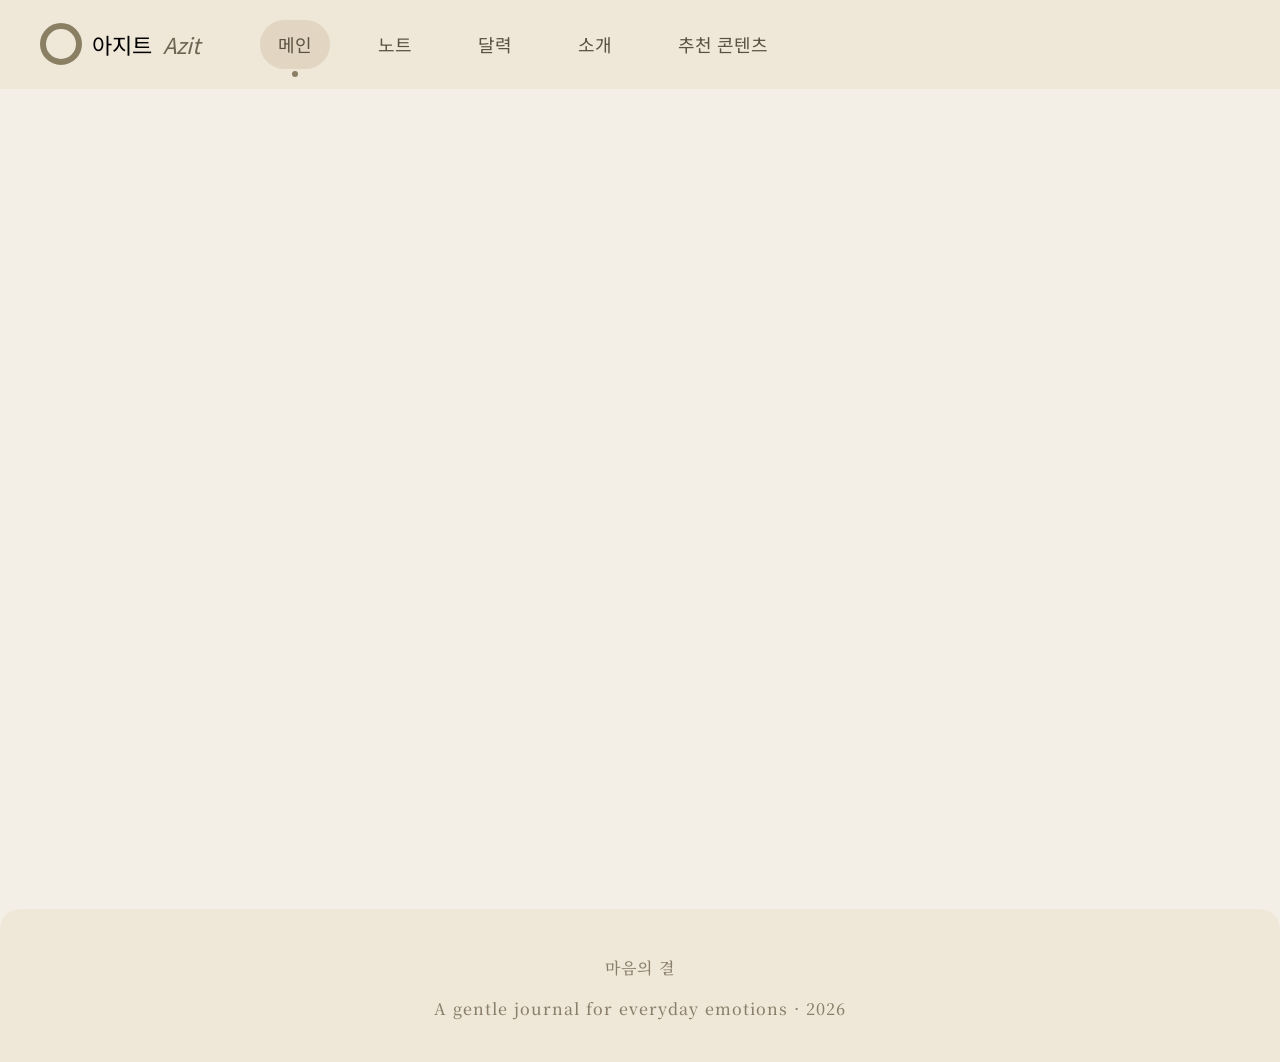
==== index.html @ a4dbf804 "Add files via upload" ====
<!DOCTYPE html>
<html lang="ko">
<head>
  <meta charset="UTF-8">
  <meta name="viewport" content="width=device-width, initial-scale=1.0">
  <title>아지트: 마음의 결</title>
  <!-- 폰트 -->
  <link href="https://fonts.googleapis.com/css2?family=Noto+Sans+KR&family=Noto+Serif+KR&display=swap" rel="stylesheet">
  <link rel="stylesheet" href="style.css">
</head>
<body>

  <!-- 헤더 -->
  <header class="header">
    <div class="logo">
      <div class="circle"></div>
      <span>아지트 <em>Azit</em></span>
    </div>
    <nav class="nav">
      <ul>
        <li class="active"><span>메인</span></li>
        <li><span>노트</span></li>
        <li><span>달력</span></li>
        <li><span>소개</span></li>
        <li><span>추천 콘텐츠</span></li>
      </ul>
    </nav>
  </header>

  <!-- 메인 -->
  <main class="main">
  </main>

  
  <!-- 푸터 -->
  <footer class="footer">
    <div class="footer-content">
      <p>마음의 결</p>
      <p>A gentle journal for everyday emotions · 2026</p>
    </div>
  </footer>

</body>
</html>
---- style.css ----
/* 기본 설정 */
body {
  margin: 0;
  font-family: 'Noto Sans KR', sans-serif;
  background-color: #f4efe6;
  line-height: 1.6;
}

/* =========================
   ✅ 헤더
========================= */
.header {
  display: flex;
  align-items: center;
  padding: 20px 40px;
  background-color: #efe7d8;
}

/* 로고 */
.logo {
  display: flex;
  align-items: center;
  font-size: 22px;
  margin-right: 60px;
}

.logo .circle {
  width: 30px;
  height: 30px;
  border: 6px solid #8a7f63;
  border-radius: 50%;
  margin-right: 10px;
}

.logo em {
  font-style: italic;
  margin-left: 5px;
  color: #6e6652;
}

/* 메뉴 */
.nav ul {
  display: flex;
  list-style: none;
  padding: 0;
  margin: 0;
}

.nav li {
  margin-right: 30px;
}

/* ✅ 텍스트를 span으로 감싸기 */
.nav li span {
  display: inline-block;
  padding: 10px 18px;
  border-radius: 25px;
  font-size: 18px;
  color: #5a5243;
  cursor: pointer;
  position: relative;
  transition: background-color 0.2s ease;
}

/* ✅ hover */
.nav li span:hover {
  background-color: #e2d6c2;
}

/* ✅ active */
.nav li.active span {
  background-color: #e2d6c2;
}

/* ✅ 아래 점 */
.nav li.active span::after {
  content: "";
  width: 6px;
  height: 6px;
  background-color: #8a7f63;
  border-radius: 50%;
  position: absolute;
  bottom: -8px;
  left: 50%;
  transform: translateX(-50%);
}

/* =========================
   메인 페이지 - index.html
========================= */
.main {
  min-height: 700px;
  padding: 60px 80px;
}

/* =========================
   노트 페이지 - journal.html
========================= */


/* =========================
   달력 페이지 - calendar.html
========================= */


/* =========================
   소개 페이지 - introduce.html
========================= */


/* =========================
   추천 콘텐츠 - recommend.html
========================= */


/* =========================
   ✅ 푸터
========================= */
.footer {
  background-color: #efe7d8;
  padding: 30px 20px;
  text-align: center;
  border-top-left-radius: 20px;
  border-top-right-radius: 20px;

  font-family: 'Noto Serif KR', serif;
}

/* 푸터 텍스트 */
.footer-content p {
  font-size: 16px;
  font-weight: 500;
  color: #5f5747;
  margin-bottom: 10px;
  letter-spacing: 2px;
}

.footer-content p {
  font-size: 16px;
  color: #8a7f6a;
  letter-spacing: 1px;
}
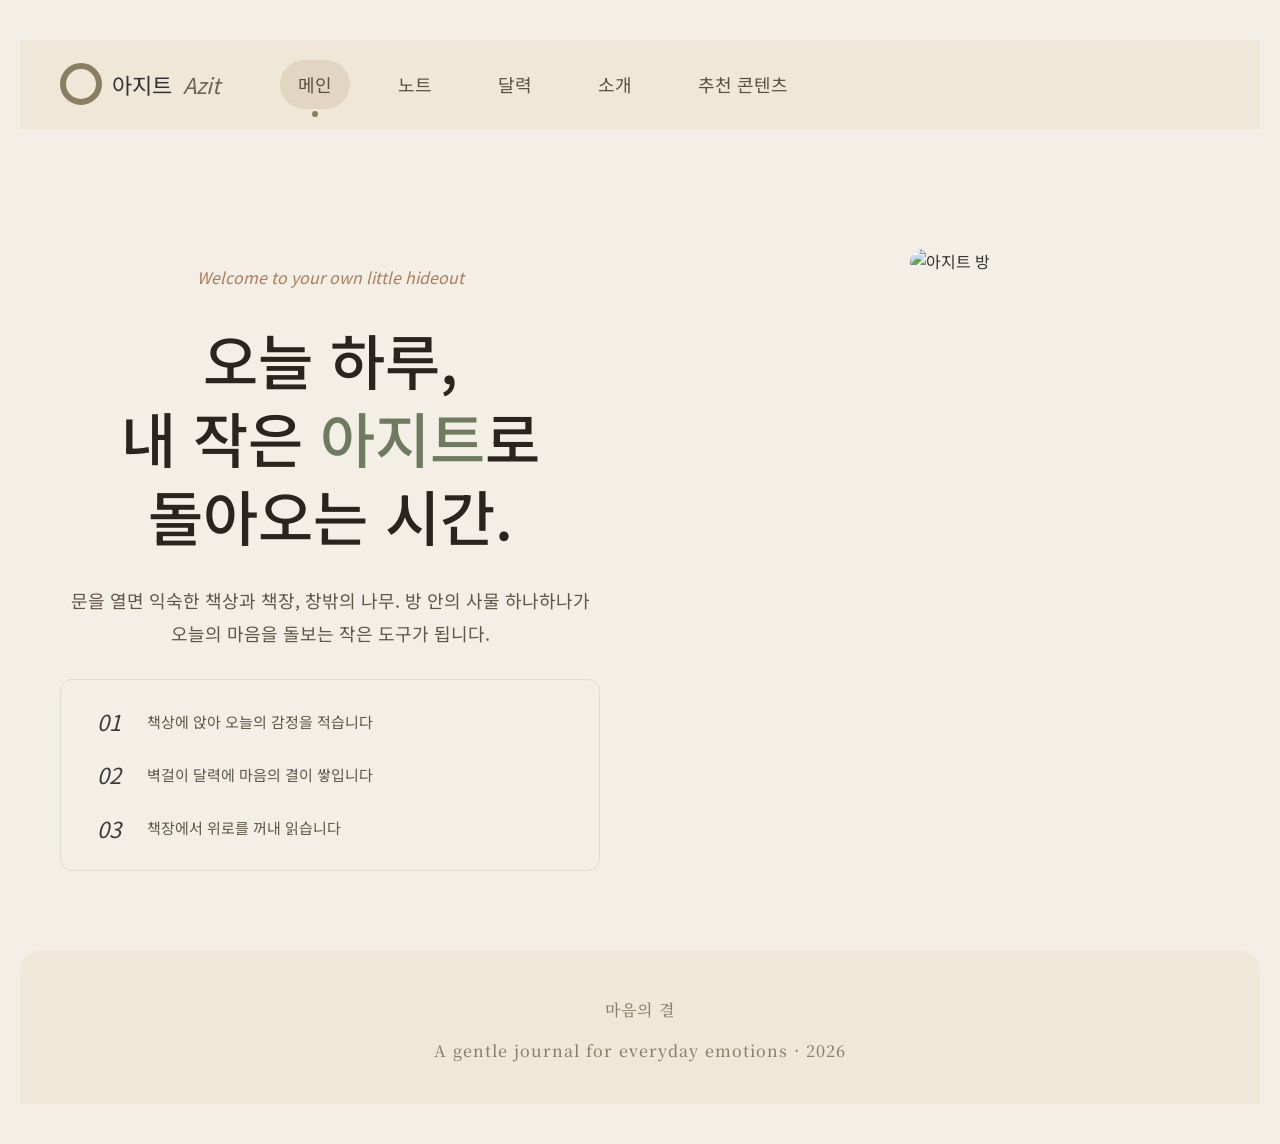
==== commit 2bbb46d9: "메인페이지 CSS 추가" ====
--- a/index.html
+++ b/index.html
@@ -29,6 +29,46 @@
 
   <!-- 메인 -->
   <main class="main">
+      <section class="intro">
+    <div class="intro-text">
+      <p class="welcome">Welcome to your own little hideout</p>
+      <h1>
+        오늘 하루,<br>
+        내 작은 <em>아지트</em>로<br>
+        돌아오는 시간.
+      </h1>
+      <p class="description">
+        문을 열면 익숙한 책상과 책장, 창밖의 나무.
+        방 안의 사물 하나하나가 오늘의 마음을 돌보는
+        작은 도구가 됩니다.
+      </p>
+
+      <!-- 파란 박스 -->
+      <div class="steps-box">
+        <div class="step-item">
+          <span class="step-num">01</span>
+          <p>책상에 앉아 오늘의 감정을 적습니다</p>
+        </div>
+        <div class="step-item">
+          <span class="step-num">02</span>
+          <p>벽걸이 달력에 마음의 결이 쌓입니다</p>
+        </div>
+        <div class="step-item">
+          <span class="step-num">03</span>
+          <p>책장에서 위로를 꺼내 읽습니다</p>
+        </div>
+      </div>
+    </div>
+
+    <div class="room-image">
+      <img src="room.jpg" usemap="#roommap" alt="아지트 방">
+      <map name="roommap">
+        <area shape="rect" coords="0,0,220,850" href="recommend.html" alt="추천 콘텐츠">
+        <area shape="rect" coords="235,45,330,230" href="calendar.html" alt="달력">
+        <area shape="rect" coords="390,840,650,1030" href="journal.html" alt="노트">
+      </map>
+    </div>
+  </section>
   </main>
 
   
--- a/style.css
+++ b/style.css
@@ -1,13 +1,13 @@
 /* 기본 설정 */
 body {
   margin: 0;
-  font-family: 'Noto Sans KR', sans-serif;
+  font-family: "Noto Sans KR", sans-serif;
   background-color: #f4efe6;
   line-height: 1.6;
 }
 
 /* =========================
-   ✅ 헤더
+   헤더
 ========================= */
 .header {
   display: flex;
@@ -50,7 +50,7 @@
   margin-right: 30px;
 }
 
-/* ✅ 텍스트를 span으로 감싸기 */
+/* 텍스트를 span으로 감싸기 */
 .nav li span {
   display: inline-block;
   padding: 10px 18px;
@@ -62,17 +62,17 @@
   transition: background-color 0.2s ease;
 }
 
-/* ✅ hover */
+/* hover */
 .nav li span:hover {
   background-color: #e2d6c2;
 }
 
-/* ✅ active */
+/* active */
 .nav li.active span {
   background-color: #e2d6c2;
 }
 
-/* ✅ 아래 점 */
+/* 아래 점 */
 .nav li.active span::after {
   content: "";
   width: 6px;
@@ -89,32 +89,921 @@
    메인 페이지 - index.html
 ========================= */
 .main {
-  min-height: 700px;
-  padding: 60px 80px;
+  max-width: 1200px;
+  margin: 0 auto;
+  padding: 80px 40px;
+}
+ 
+/* 좌우 레이아웃 */
+.intro {
+  display: flex;
+  gap: 80px;
+  align-items: flex-start;
+}
+ 
+/* 왼쪽 */
+.intro-text {
+  flex: 1;
+}
+ 
+.welcome {
+  color: #b07a56;
+  font-style: italic;
+  margin-bottom: 30px;
+}
+ 
+.intro-text h1 {
+  font-size: 60px;
+  line-height: 1.3;
+  margin-bottom: 30px;
+}
+ 
+.intro-text em {
+  color: #6e7b5f;
+  font-style: normal;
+}
+ 
+.description {
+  font-size: 18px;
+  line-height: 1.8;
+  color: #5f5747;
+  margin-bottom: 0;
+}
+ 
+/* 단계 */
+.steps-box {
+  border: 1.5px solid #dcdfd2;
+  border-radius: 12px;
+  padding: 24px 30px;
+  margin-top: 30px;
+  display: flex;
+  flex-direction: column;
+  gap: 18px;
+}
+ 
+.step-item {
+  display: flex;
+  align-items: center;
+  gap: 20px;
+}
+ 
+.step-num {
+  font-size: 22px;
+  font-style: italic;
+  color: #3a3a3a;
+  min-width: 36px;
+}
+ 
+.step-item p {
+  margin: 0;
+  font-size: 15px;
+  color: #5f5747;
+  line-height: 1.6;
+}
+ 
+/* 오른쪽 */
+.room-image {
+  flex: 1;
+}
+ 
+.room-image img {
+  width: 100%;
+  border-radius: 25px;
 }
 
 /* =========================
    노트 페이지 - journal.html
 ========================= */
-
+.container {
+  width: 860px;
+  margin: 0 auto;
+  padding: 50px 0 80px;
+  text-align: center;
+  color: #322b21;
+}
+
+.step-bar {
+  font-size: 0.85em;
+  color: #b3a48a;
+  margin-bottom: 50px;
+}
+
+.step-bar .active {
+  color: #322b21;
+  font-weight: bold;
+}
+
+h1 {
+  font-size: 1.9em;
+  font-weight: 500;
+  line-height: 1.65;
+  margin-bottom: 14px;
+}
+
+.subtitle {
+  font-size: 0.95em;
+  color: #8a7e6a;
+  margin-bottom: 50px;
+}
+
+.emo-table {
+  margin: 0 auto;
+  border-collapse: separate;
+}
+
+.emo-table td {
+  width: 180px;
+  padding: 6px;
+}
+
+.emo-link {
+  display: block;
+  background-color: #faf4e6;
+  border: 1px solid #d4c8ad;
+  padding: 30px 15px 22px;
+  text-decoration: none;
+  color: #322b21;
+}
+
+.emo-link:hover {
+  background-color: #ebe1cd;
+}
+
+.emo-dot {
+  width: 65px;
+  height: 65px;
+  border-radius: 50%;
+  margin: 0 auto 16px;
+}
+
+.emo-name {
+  font-size: 1em;
+  font-weight: 500;
+}
+
+.write-card {
+  width: 640px;
+  margin: 0 auto;
+  background-color: #faf4e6;
+  border: 1px solid #d4c8ad;
+  padding: 40px 44px;
+  text-align: left;
+}
+
+.write-card h2 {
+  font-size: 1.2em;
+  font-weight: 500;
+  line-height: 1.7;
+  margin-bottom: 8px;
+}
+
+.write-hint {
+  font-size: 0.88em;
+  color: #8a7e6a;
+  margin-bottom: 20px;
+}
+
+.write-card hr {
+  border: 0;
+  height: 1px;
+  background-color: #d4c8ad;
+  margin: 0 0 26px;
+}
+
+.diary-area {
+  width: 100%;
+  height: 200px;
+  border: 1px solid #d4c8ad;
+  background-color: #f3ecde;
+  font-family: "Noto Sans KR", sans-serif;
+  font-size: 0.93em;
+  color: #322b21;
+  line-height: 1.8;
+  padding: 12px 14px;
+  resize: vertical;
+}
+
+.diary-area:focus {
+  border-color: #8a7e6a;
+}
+
+.btn-area {
+  text-align: center;
+  margin-top: 30px;
+}
+
+.btn {
+  display: inline-block;
+  padding: 12px 26px;
+  font-size: 0.93em;
+  font-weight: 500;
+  text-decoration: none;
+  border: none;
+  margin: 0 5px;
+}
+
+.btn-dark {
+  background-color: #322b21;
+  color: #faf4e6;
+}
+
+.btn-dark:hover {
+  background-color: #5a4f40;
+}
+
+.btn-outline {
+  background-color: transparent;
+  border: 1px solid #d4c8ad;
+  color: #5a4f40;
+}
+
+.btn-outline:hover {
+  background-color: #ebe1cd;
+}
+
+.done-card {
+  width: 640px;
+  margin: 0 auto;
+  background-color: #faf4e6;
+  border: 1px solid #d4c8ad;
+  padding: 60px 44px;
+  text-align: center;
+}
+
+.done-icon {
+  width: 60px;
+  height: 60px;
+  border-radius: 50%;
+  background-color: #9ba893;
+  margin: 0 auto 30px;
+  font-size: 1.8em;
+  line-height: 60px;
+  color: #fff;
+}
+
+.done-card h2 {
+  font-size: 1.65em;
+  font-weight: 500;
+  margin-bottom: 18px;
+}
+
+.done-card p {
+  font-size: 0.93em;
+  color: #8a7e6a;
+  line-height: 1.85;
+  margin-bottom: 40px;
+}
+
+#page1,
+#page2,
+#page3 {
+  display: none;
+}
+#page1 {
+  display: block;
+}
+#page1:target {
+  display: block;
+}
+#page2:target {
+  display: block;
+}
+#page3:target {
+  display: block;
+}
+#page2:target ~ #page1 {
+  display: none;
+}
+#page3:target ~ #page2 {
+  display: none;
+}
+#page3:target ~ #page1 {
+  display: none;
+}
 
 /* =========================
    달력 페이지 - calendar.html
 ========================= */
-
+body {
+  color: #333;
+  text-align: center;
+  padding: 40px 20px;
+}
+
+header {
+  margin-bottom: 40px;
+}
+.eyebrow {
+  font-size: 14px;
+  letter-spacing: 3px;
+  color: #8a8377;
+  margin-bottom: 10px;
+}
+h1 {
+  color: #2a241e;
+  font-size: 36px;
+  margin: 0;
+}
+
+/* 달력 크기 및 정렬 */
+table {
+  margin: 0 auto;
+  width: 95%;
+  max-width: 950px;
+  background-color: white;
+  border-collapse: collapse;
+}
+th,
+td {
+  border: 1px solid #e0dcdb;
+  padding: 15px;
+  width: 14%;
+  box-sizing: border-box;
+}
+th {
+  background-color: #fbfbfa;
+  text-align: center;
+  font-weight: bold;
+  color: #5a534a;
+  padding: 18px 0;
+}
+td {
+  height: 130px;
+  vertical-align: top;
+  text-align: left;
+}
+
+/* 날짜 숫자 스타일 */
+.date-num {
+  font-weight: bold;
+  color: #333;
+  display: block;
+  margin-bottom: 12px;
+}
+
+/* 칸 어디를 눌러도 작동하는 링크 테크닉 */
+.recorded-cell {
+  position: relative;
+  transition: background-color 0.2s ease;
+}
+
+/* 칸 전체를 덮어버리는 보이지 않는 투명 링크 레이어 */
+.full-cell-link {
+  position: absolute;
+  top: 0;
+  left: 0;
+  width: 100%;
+  height: 100%;
+  z-index: 5;
+}
+
+/* 마우스를 기록이 있는 '칸'에 올렸을 때의 시각 효과 */
+.recorded-cell:hover {
+  background-color: #fffaf0;
+  cursor: pointer;
+}
+.recorded-cell:hover .date-num {
+  color: #c87a6b;
+  text-decoration: underline;
+}
+
+/* 감정 색상 원형 박스 */
+.color-box {
+  width: 16px;
+  height: 16px;
+  display: inline-block;
+  border-radius: 50%;
+  vertical-align: middle;
+}
+
+/* 감정별 색상 정의 */
+.calm {
+  background-color: #d2e5df;
+}
+.joy {
+  background-color: #f6e9be;
+}
+.flutter {
+  background-color: #f5c6cb;
+}
+.sadness {
+  background-color: #c6dbec;
+}
+.anxiety {
+  background-color: #ddd4ec;
+}
+.anger {
+  background-color: #f5c9c5;
+}
+.lonely {
+  background-color: #e2e5e8;
+}
+.fatigue {
+  background-color: #eddcc9;
+}
+
+/* 하단 범례 목록 스타일 */
+ul.legend {
+  list-style-type: none;
+  padding: 0;
+  margin-top: 35px;
+}
+ul.legend li {
+  display: inline-block;
+  margin: 0 12px;
+  font-size: 14px;
+  color: #5a534a;
+}
+
+/* ==========================================
+   화면 위에 뜨는 일기 팝업 창 (모달) 스타일
+   ========================================== */
+
+.modal-overlay {
+  position: fixed;
+  top: 0;
+  left: 0;
+  width: 100%;
+  height: 100%;
+  background-color: rgba(0, 0, 0, 0.4);
+  display: none;
+  justify-content: center;
+  align-items: center;
+  z-index: 9999;
+}
+
+.modal-overlay:target {
+  display: flex;
+}
+
+.modal-card {
+  background-color: white;
+  width: 90%;
+  max-width: 420px;
+  padding: 30px;
+  border-radius: 12px;
+  text-align: left;
+  position: relative;
+  box-shadow: 0 8px 24px rgba(0, 0, 0, 0.15);
+}
+
+.close-icon {
+  position: absolute;
+  top: 15px;
+  right: 20px;
+  font-size: 28px;
+  color: #aaa;
+  text-decoration: none;
+  line-height: 1;
+}
+.close-icon:hover {
+  color: #333;
+}
+
+.modal-card h3 {
+  font-size: 20px;
+  color: #2a241e;
+  margin: 0 0 8px 0;
+}
+.modal-emotion {
+  font-size: 14px;
+  color: #666;
+}
+.modal-emotion .color-box {
+  margin-right: 5px;
+}
+.modal-divider {
+  border: 0;
+  height: 1px;
+  background-color: #eedec9;
+  margin: 15px 0;
+}
+.modal-content {
+  font-size: 14px;
+  line-height: 1.7;
+  color: #444;
+  margin: 0;
+}
 
 /* =========================
    소개 페이지 - introduce.html
 ========================= */
-
-
+/* ── HERO ── */
+.hero {
+  text-align: center;
+  padding: 80px 32px 56px;
+}
+
+.hero-badge {
+  display: inline-block;
+  font-size: 12px;
+  border: 1px solid #ccc;
+  padding: 5px 18px;
+  margin-bottom: 32px;
+  color: #888;
+}
+
+.hero-title {
+  font-size: 48px;
+  font-weight: 700;
+  line-height: 1.35;
+  margin-bottom: 32px;
+}
+
+.hero-title .hl {
+  text-decoration: underline;
+}
+
+.hero-body {
+  max-width: 600px;
+  margin: 0 auto 16px;
+  font-size: 15px;
+  line-height: 2;
+  color: #666;
+}
+
+.section-divider {
+  width: 60px;
+  height: 1px;
+  background-color: #ccc;
+  margin: 40px auto 0;
+}
+
+/* ── REASON GRID ── */
+.reason-grid {
+  display: grid;
+  grid-template-columns: 1fr 1fr;
+  gap: 16px;
+  max-width: 960px;
+  margin: 56px auto 0;
+  padding: 0 32px;
+}
+
+.reason-card {
+  border: 1px solid #ddd;
+  padding: 36px 32px;
+  background-color: #fff;
+}
+
+.reason-num {
+  font-size: 11px;
+  color: #aaa;
+  margin-bottom: 18px;
+}
+
+.reason-title {
+  font-size: 20px;
+  font-weight: 600;
+  line-height: 1.4;
+  margin-bottom: 16px;
+}
+
+.reason-title .hl {
+  text-decoration: underline;
+}
+
+.reason-body {
+  font-size: 14px;
+  line-height: 1.9;
+  color: #777;
+}
+
+/* ── RECOMMENDED ── */
+.recommend {
+  max-width: 960px;
+  margin: 80px auto 0;
+  padding: 0 32px 80px;
+}
+
+.recommend-header {
+  display: flex;
+  align-items: flex-end;
+  justify-content: space-between;
+  margin-bottom: 28px;
+}
+
+.recommend-label {
+  font-size: 11px;
+  color: #aaa;
+  margin-bottom: 6px;
+}
+
+.recommend-title {
+  font-size: 24px;
+  font-weight: 600;
+}
+
+.recommend-more {
+  font-size: 13px;
+  text-decoration: none;
+  border-bottom: 1px solid #aaa;
+  padding-bottom: 2px;
+  color: #888;
+}
+
+.recommend-more:hover {
+  color: #2a2a2a;
+}
+
+.content-grid {
+  display: grid;
+  grid-template-columns: 1fr 1fr 1fr 1fr;
+  gap: 14px;
+}
+
+.content-card {
+  border: 1px solid #ddd;
+  padding: 24px 20px;
+  background-color: #fff;
+}
+
+.card-number {
+  font-size: 11px;
+  color: #bbb;
+  margin-bottom: 14px;
+}
+
+.card-tag {
+  display: inline-block;
+  font-size: 11px;
+  border: 1px solid #ccc;
+  padding: 2px 10px;
+  margin-bottom: 10px;
+  color: #777;
+}
+
+.card-title {
+  font-size: 16px;
+  font-weight: 600;
+  margin-bottom: 8px;
+  line-height: 1.45;
+  color: #2a2a2a;
+}
+
+.card-desc {
+  font-size: 12px;
+  line-height: 1.75;
+  color: #999;
+}
+
+.card-arrow {
+  display: inline-block;
+  margin-top: 16px;
+  font-size: 13px;
+  color: #bbb;
+}
+
+/* ── FEATURE SECTIONS ── */
+.feature-section {
+  display: flex;
+  align-items: center;
+  gap: 64px;
+  max-width: 960px;
+  margin: 96px auto 0;
+  padding: 0 32px;
+}
+
+.feature-section.reverse {
+  flex-direction: row-reverse;
+}
+
+.feature-text {
+  flex: 1;
+}
+
+.feature-visual {
+  flex: 1;
+  border: 1px solid #ddd;
+  padding: 40px;
+  display: flex;
+  align-items: center;
+  justify-content: center;
+  height: 300px;
+  background-color: #fff;
+}
+
+.feature-badge {
+  font-size: 11px;
+  color: #aaa;
+  margin-bottom: 20px;
+}
+
+.feature-title {
+  font-size: 34px;
+  font-weight: 700;
+  line-height: 1.35;
+  margin-bottom: 22px;
+}
+
+.feature-title .hl {
+  text-decoration: underline;
+}
+
+.feature-body {
+  font-size: 14px;
+  line-height: 1.95;
+  color: #777;
+}
+
+.feature-body p + p {
+  margin-top: 16px;
+}
+
+/* ── 감정 휠 ── */
+.emotion-wheel {
+  width: 240px;
+  height: 240px;
+  position: relative;
+}
+
+.emotion-ring {
+  position: absolute;
+  border-radius: 50%;
+  border: 1px solid #ccc;
+}
+
+.ring-outer {
+  width: 200px;
+  height: 200px;
+  top: 20px;
+  left: 20px;
+}
+
+.ring-inner {
+  width: 120px;
+  height: 120px;
+  top: 60px;
+  left: 60px;
+}
+
+.emotion-center {
+  position: absolute;
+  width: 8px;
+  height: 8px;
+  border-radius: 50%;
+  background-color: #2a2a2a;
+  top: 116px;
+  left: 116px;
+}
+
+.emotion-dots {
+  position: absolute;
+  width: 100%;
+  height: 100%;
+  top: 0;
+  left: 0;
+}
+
+.emotion-dot {
+  position: absolute;
+  width: 28px;
+  height: 28px;
+  border-radius: 50%;
+}
+
+.emotion-dot:nth-child(1) { top: 0px;   left: 106px; background-color: #9ba893; }
+.emotion-dot:nth-child(2) { top: 26px;  left: 186px; background-color: #d4a86a; }
+.emotion-dot:nth-child(3) { top: 106px; left: 212px; background-color: #c9a59c; }
+.emotion-dot:nth-child(4) { top: 186px; left: 186px; background-color: #8fa0a8; }
+.emotion-dot:nth-child(5) { top: 212px; left: 106px; background-color: #a39b8c; }
+.emotion-dot:nth-child(6) { top: 186px; left: 26px;  background-color: #b07058; }
+.emotion-dot:nth-child(7) { top: 106px; left: 0px;   background-color: #b09aa8; }
+.emotion-dot:nth-child(8) { top: 26px;  left: 26px;  background-color: #8a8275; }
+
+.emotion-label {
+  position: absolute;
+  bottom: 20px;
+  width: 100%;
+  text-align: center;
+  font-size: 11px;
+  color: #aaa;
+  font-style: italic;
+}
+
+/* ── 미니 달력 ── */
+.mini-calendar {
+  width: 100%;
+  max-width: 320px;
+}
+
+.cal-header {
+  text-align: center;
+  font-weight: 600;
+  font-size: 15px;
+  padding: 12px;
+  border: 1px solid #ddd;
+  color: #555;
+}
+
+.cal-grid {
+  display: grid;
+  grid-template-columns: 1fr 1fr 1fr 1fr 1fr 1fr 1fr;
+  border: 1px solid #ddd;
+  border-top: none;
+}
+
+.cal-day-label {
+  text-align: center;
+  font-size: 11px;
+  padding: 8px 0;
+  color: #bbb;
+  border-bottom: 1px solid #eee;
+}
+
+.cal-cell {
+  display: flex;
+  align-items: center;
+  justify-content: center;
+  padding: 6px 0;
+}
+
+.cal-dot {
+  width: 18px;
+  height: 18px;
+  border-radius: 50%;
+  border: 1px solid #ccc;
+}
+
+.cal-dot.filled { border: none; }
+.cal-dot.today  { border: 1.5px dashed #888; }
+
+/* ── 책장 ── */
+.bookshelf-wrap {
+  width: 100%;
+  max-width: 280px;
+}
+
+.bookshelf-frame {
+  border: 2px solid #ccc;
+  padding: 12px;
+  background-color: #faf9f7;
+}
+
+.shelf-row {
+  display: flex;
+  align-items: flex-end;
+  gap: 4px;
+  padding-bottom: 10px;
+  border-bottom: 1.5px solid #e0ddd8;
+  margin-bottom: 10px;
+}
+
+/* ── CTA ── */
+.cta-wrap {
+  max-width: 960px;
+  margin: 96px auto 0;
+  padding: 0 32px;
+}
+
+.cta-box {
+  border: 1px solid #ddd;
+  padding: 64px 32px;
+  text-align: center;
+  background-color: #fff;
+}
+
+.cta-badge {
+  font-size: 11px;
+  color: #aaa;
+  margin-bottom: 22px;
+}
+
+.cta-title {
+  font-size: 36px;
+  font-weight: 700;
+  line-height: 1.35;
+  margin-bottom: 20px;
+}
+
+.cta-title .hl {
+  text-decoration: underline;
+}
+
+.cta-body {
+  font-size: 14px;
+  line-height: 2;
+  color: #888;
+  margin-bottom: 36px;
+}
+
+.cta-btn {
+  display: inline-block;
+  font-size: 15px;
+  padding: 14px 36px;
+  border: 1px solid #2a2a2a;
+  text-decoration: none;
+  color: #2a2a2a;
+}
+
+.cta-btn:hover {
+  color: #888;
+}
 /* =========================
    추천 콘텐츠 - recommend.html
 ========================= */
 
-
 /* =========================
-   ✅ 푸터
+   푸터
 ========================= */
 .footer {
   background-color: #efe7d8;
@@ -123,7 +1012,7 @@
   border-top-left-radius: 20px;
   border-top-right-radius: 20px;
 
-  font-family: 'Noto Serif KR', serif;
+  font-family: "Noto Serif KR", serif;
 }
 
 /* 푸터 텍스트 */
@@ -139,4 +1028,4 @@
   font-size: 16px;
   color: #8a7f6a;
   letter-spacing: 1px;
-}+}
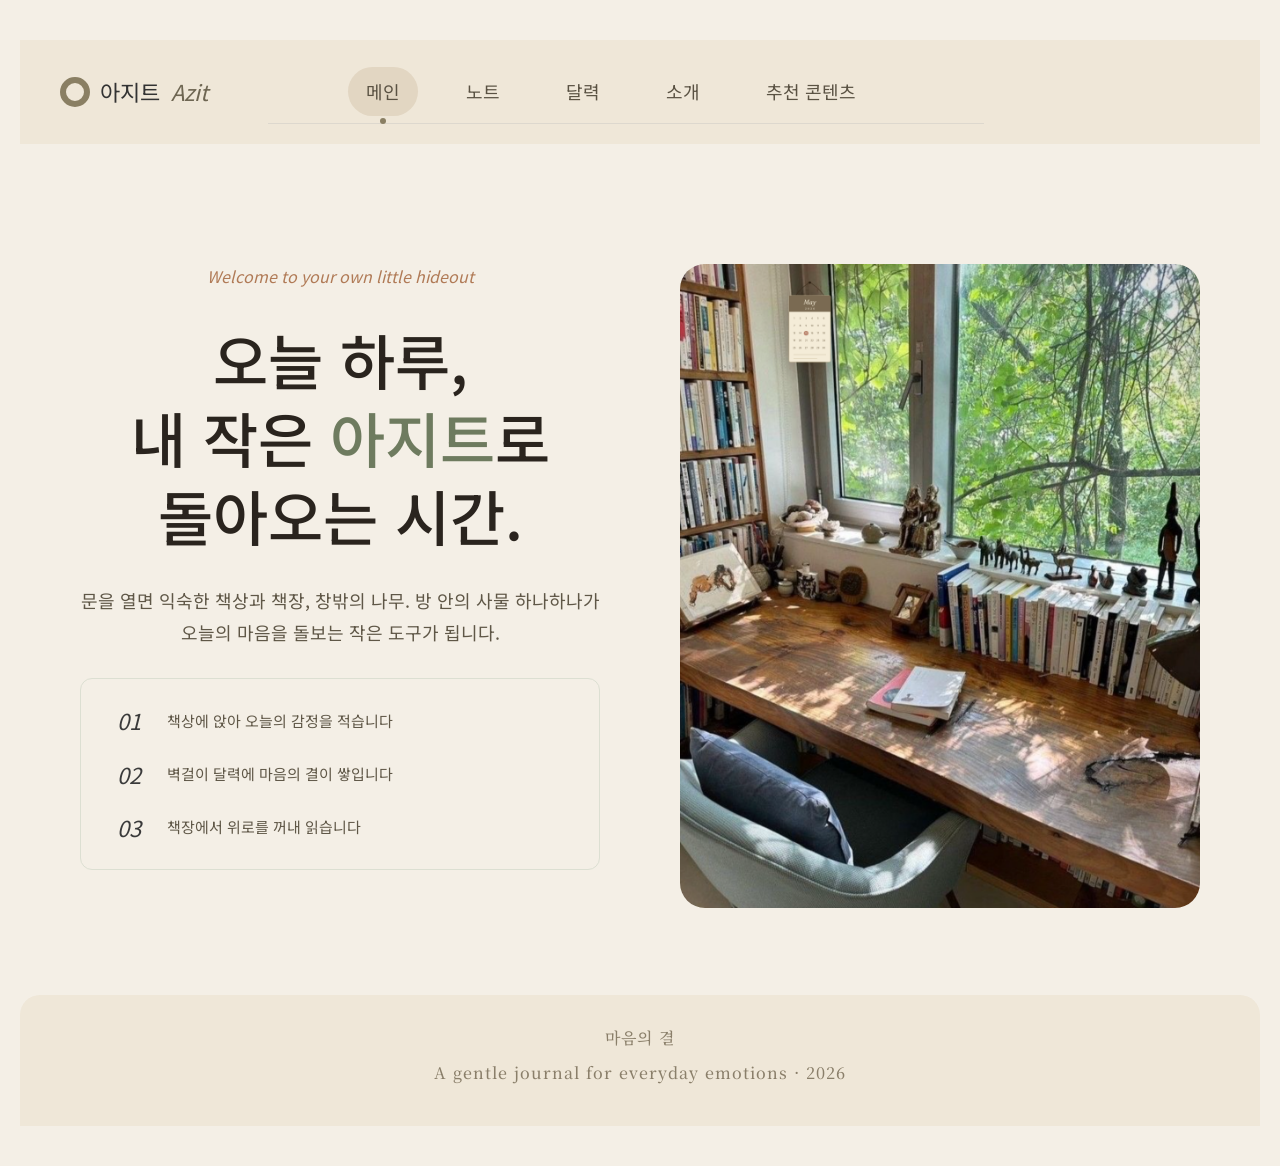
==== commit c5802731: "최종 업데이트" ====
--- a/index.html
+++ b/index.html
@@ -61,7 +61,7 @@
     </div>
 
     <div class="room-image">
-      <img src="room.jpg" usemap="#roommap" alt="아지트 방">
+      <img src="room.png" usemap="#roommap" alt="아지트 방">
       <map name="roommap">
         <area shape="rect" coords="0,0,220,850" href="recommend.html" alt="추천 콘텐츠">
         <area shape="rect" coords="235,45,330,230" href="calendar.html" alt="달력">
--- a/style.css
+++ b/style.css
@@ -515,9 +515,6 @@
   color: #5a534a;
 }
 
-/* ==========================================
-   화면 위에 뜨는 일기 팝업 창 (모달) 스타일
-   ========================================== */
 
 .modal-overlay {
   position: fixed;
@@ -861,14 +858,46 @@
   border-radius: 50%;
 }
 
-.emotion-dot:nth-child(1) { top: 0px;   left: 106px; background-color: #9ba893; }
-.emotion-dot:nth-child(2) { top: 26px;  left: 186px; background-color: #d4a86a; }
-.emotion-dot:nth-child(3) { top: 106px; left: 212px; background-color: #c9a59c; }
-.emotion-dot:nth-child(4) { top: 186px; left: 186px; background-color: #8fa0a8; }
-.emotion-dot:nth-child(5) { top: 212px; left: 106px; background-color: #a39b8c; }
-.emotion-dot:nth-child(6) { top: 186px; left: 26px;  background-color: #b07058; }
-.emotion-dot:nth-child(7) { top: 106px; left: 0px;   background-color: #b09aa8; }
-.emotion-dot:nth-child(8) { top: 26px;  left: 26px;  background-color: #8a8275; }
+.emotion-dot:nth-child(1) {
+  top: 0px;
+  left: 106px;
+  background-color: #9ba893;
+}
+.emotion-dot:nth-child(2) {
+  top: 26px;
+  left: 186px;
+  background-color: #d4a86a;
+}
+.emotion-dot:nth-child(3) {
+  top: 106px;
+  left: 212px;
+  background-color: #c9a59c;
+}
+.emotion-dot:nth-child(4) {
+  top: 186px;
+  left: 186px;
+  background-color: #8fa0a8;
+}
+.emotion-dot:nth-child(5) {
+  top: 212px;
+  left: 106px;
+  background-color: #a39b8c;
+}
+.emotion-dot:nth-child(6) {
+  top: 186px;
+  left: 26px;
+  background-color: #b07058;
+}
+.emotion-dot:nth-child(7) {
+  top: 106px;
+  left: 0px;
+  background-color: #b09aa8;
+}
+.emotion-dot:nth-child(8) {
+  top: 26px;
+  left: 26px;
+  background-color: #8a8275;
+}
 
 .emotion-label {
   position: absolute;
@@ -924,8 +953,12 @@
   border: 1px solid #ccc;
 }
 
-.cal-dot.filled { border: none; }
-.cal-dot.today  { border: 1.5px dashed #888; }
+.cal-dot.filled {
+  border: none;
+}
+.cal-dot.today {
+  border: 1.5px dashed #888;
+}
 
 /* ── 책장 ── */
 .bookshelf-wrap {
@@ -1001,7 +1034,287 @@
 /* =========================
    추천 콘텐츠 - recommend.html
 ========================= */
-
+* {
+  box-sizing: border-box;
+  margin: 0;
+  padding: 0;
+}
+
+/* ── NAV ── */
+nav {
+  height: 64px;
+  display: flex;
+  align-items: center;
+  justify-content: space-between;
+  padding: 0 80px;
+  border-bottom: 1px solid #ddd8ce;
+}
+
+.nav-logo {
+  display: flex;
+  align-items: center;
+  gap: 10px;
+  text-decoration: none;
+  color: #2a2a2a;
+  font-size: 1.05rem;
+  font-weight: 600;
+}
+
+.nav-logo-icon {
+  width: 28px;
+  height: 28px;
+  border: 2.5px solid #2a2a2a;
+  display: flex;
+  align-items: center;
+  justify-content: center;
+}
+
+.nav-logo-dot {
+  width: 8px;
+  height: 8px;
+  background-color: #2a2a2a;
+}
+
+.nav-logo-text em {
+  font-style: italic;
+  color: #a08c74;
+  margin-left: 4px;
+  font-weight: 400;
+}
+
+.nav-links {
+  display: flex;
+  align-items: center;
+  gap: 4px;
+  list-style: none;
+}
+
+.nav-links a {
+  text-decoration: none;
+  font-size: 0.88rem;
+  color: #7a6a52;
+  padding: 6px 14px;
+  transition: color 0.2s;
+}
+
+.nav-links a:hover {
+  color: #2a2a2a;
+}
+
+.nav-links .active-link {
+  background-color: #2a2a2a;
+  color: #f0ece4;
+  padding: 7px 18px;
+  font-weight: 500;
+  position: relative;
+}
+
+.nav-links .active-link::after {
+  content: "•";
+  position: absolute;
+  bottom: 1px;
+  left: 50%;
+  transform: translateX(-50%);
+  font-size: 0.4rem;
+  color: #f0ece4;
+  opacity: 0.7;
+}
+
+/* ── HERO ── */
+.hero {
+  padding: 80px 80px 48px;
+}
+
+.hero-eyebrow {
+  font-size: 0.78rem;
+  color: #a08c74;
+  margin-bottom: 24px;
+  font-style: italic;
+}
+
+/* 세로 배치로 변경 → 제목 줄바꿈 정상 작동 */
+.hero-body {
+  display: flex;
+  flex-direction: column;
+  gap: 28px;
+}
+
+.hero-headline {
+  font-size: 3.2rem;
+  line-height: 1.4;
+  font-weight: 600;
+}
+
+.hero-headline .accent {
+  color: #7a6a52;
+}
+
+.hero-desc {
+  max-width: 560px;
+  font-size: 0.95rem;
+  line-height: 1.85;
+  padding-left: 20px;
+  border-left: 3px solid #b8a890;
+  color: #6e5e4a;
+  font-weight: 300;
+}
+
+/* ── SECTION ── */
+.section {
+  padding: 64px 80px 0;
+}
+
+.section-header {
+  margin-bottom: 32px;
+}
+
+.section-num {
+  font-size: 0.75rem;
+  color: #a08c74;
+  margin-bottom: 6px;
+  font-style: italic;
+}
+
+.section-row {
+  display: flex;
+  justify-content: space-between;
+  align-items: baseline;
+}
+
+.section-title {
+  font-size: 2rem;
+  font-weight: 600;
+  color: #2a2a2a;
+}
+
+.section-title .keyword {
+  color: #a08c74;
+}
+
+.section-sub {
+  font-size: 0.82rem;
+  color: #a08c74;
+  font-style: italic;
+}
+
+.section-divider {
+  width: 100%;
+  height: 1px;
+  background-color: #d8d2c8;
+  margin-top: 16px;
+}
+
+/* ── CARD GRID ── */
+.card-grid {
+  display: grid;
+  grid-template-columns: 1fr 1fr 1fr;
+  gap: 28px;
+  padding: 32px 0 80px;
+}
+
+/* card가 <a> 태그이므로 링크 스타일 제거 */
+.card {
+  background-color: #faf7f2;
+  border: 1px solid #ddd8ce;
+  text-decoration: none;
+  color: inherit;
+  display: block;
+}
+
+.card:hover {
+  transform: translateY(-6px);
+  box-shadow: 0 20px 48px rgba(90, 70, 50, 0.13);
+}
+
+/* ── CARD THUMB ── */
+.card-thumb {
+  position: relative;
+  height: 200px;
+  display: flex;
+  align-items: center;
+  justify-content: center;
+}
+
+.card-badge {
+  position: absolute;
+  top: 16px;
+  left: 16px;
+  padding: 5px 12px;
+  font-size: 0.68rem;
+  font-weight: 600;
+  background-color: rgba(255, 255, 255, 0.28);
+  color: #fff;
+}
+
+.card-link-icon {
+  position: absolute;
+  top: 16px;
+  right: 16px;
+  width: 36px;
+  height: 36px;
+  background-color: rgba(255, 255, 255, 0.2);
+  color: #fff;
+  display: flex;
+  align-items: center;
+  justify-content: center;
+  font-size: 1rem;
+}
+
+.thumb-emoji {
+  font-size: 3.5rem;
+  opacity: 0.8;
+}
+
+/* ── 섹션별 썸네일 배경색 ── */
+.thumb-sleep-moon  { background-color: #6b8fa3; }
+.thumb-sleep-rain  { background-color: #4e6e7e; }
+.thumb-sleep-book  { background-color: #3d3155; }
+.thumb-mind-focus  { background-color: #7d7a6a; }
+.thumb-mind-essay  { background-color: #8c6355; }
+.thumb-mind-wave   { background-color: #6e8572; }
+.thumb-self-ted    { background-color: #b58a8a; }
+.thumb-self-book   { background-color: #5c3d5c; }
+.thumb-self-talk   { background-color: #9e8a5a; }
+.thumb-rel-book    { background-color: #a0614e; }
+.thumb-rel-video   { background-color: #736a5a; }
+.thumb-rel-essay   { background-color: #9988aa; }
+.thumb-low-book    { background-color: #4e6845; }
+.thumb-low-video   { background-color: #7a7060; }
+.thumb-low-essay   { background-color: #807a6e; }
+.thumb-comfort-book1 { background-color: #6e8572; }
+.thumb-comfort-video { background-color: #9e7455; }
+.thumb-comfort-book2 { background-color: #5e5548; }
+
+/* ── CARD BODY ── */
+.card-body {
+  padding: 20px 22px 24px;
+}
+
+.card-source {
+  font-size: 0.76rem;
+  color: #a08c74;
+  font-style: italic;
+  margin-bottom: 6px;
+}
+
+.card-title {
+  font-size: 1.02rem;
+  line-height: 1.45;
+  margin-bottom: 10px;
+  color: #2a2a2a;
+  font-weight: 500;
+}
+
+.card-desc {
+  font-size: 0.83rem;
+  line-height: 1.75;
+  color: #8a7a68;
+  font-weight: 300;
+}
+
+.bottom-space {
+  height: 100px;
+}
 /* =========================
    푸터
 ========================= */
